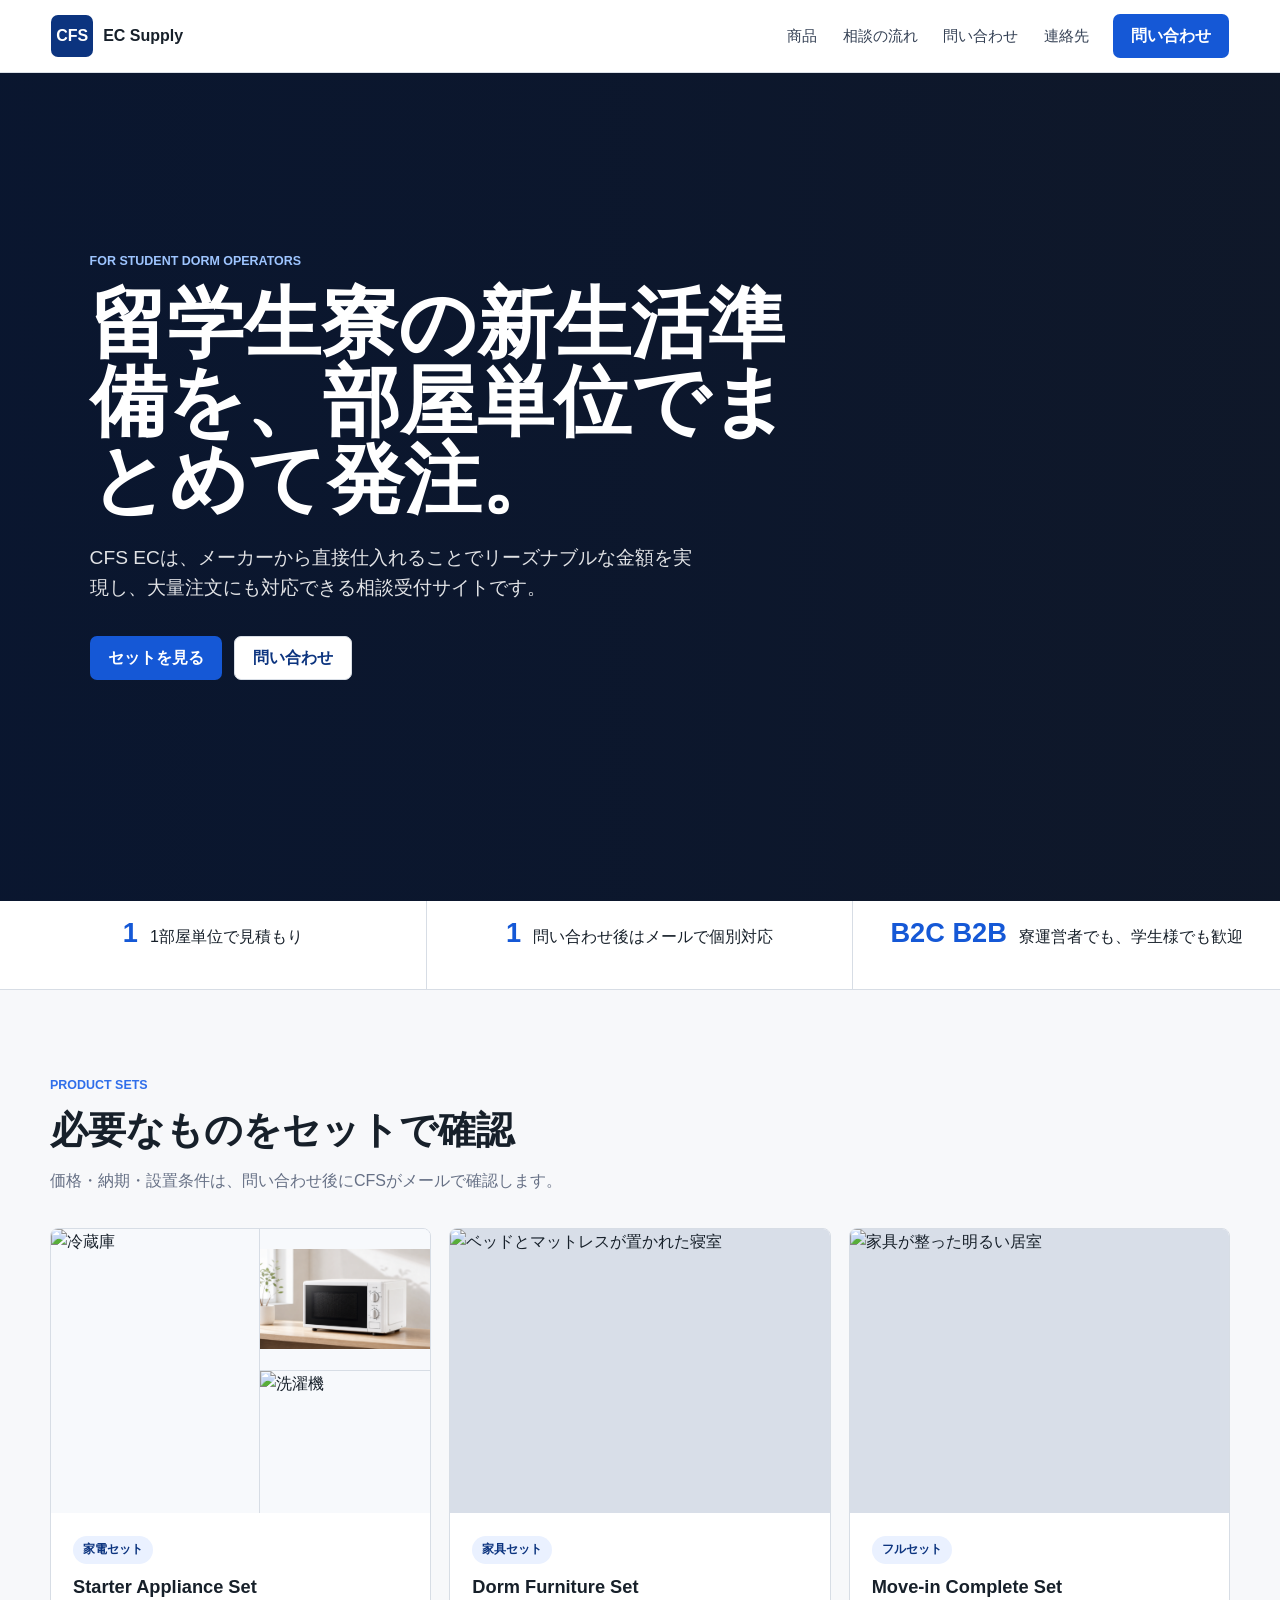
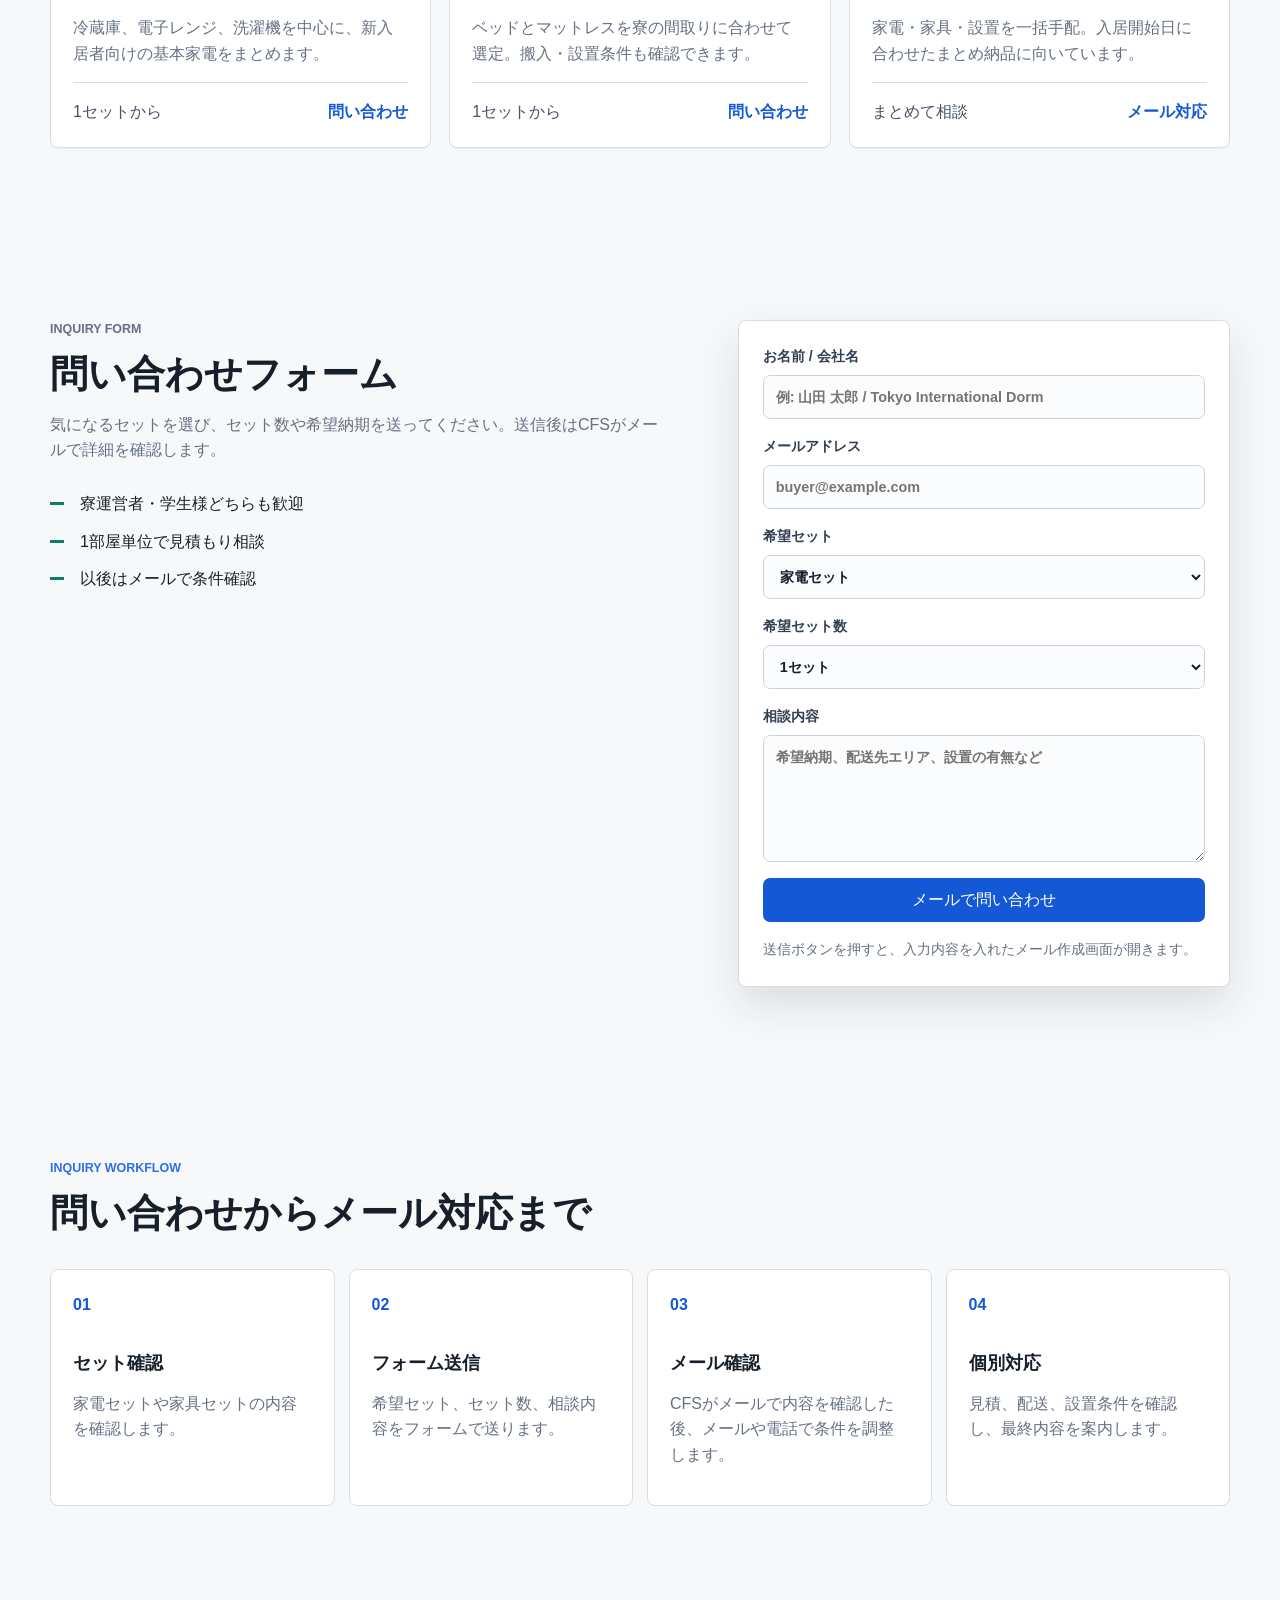
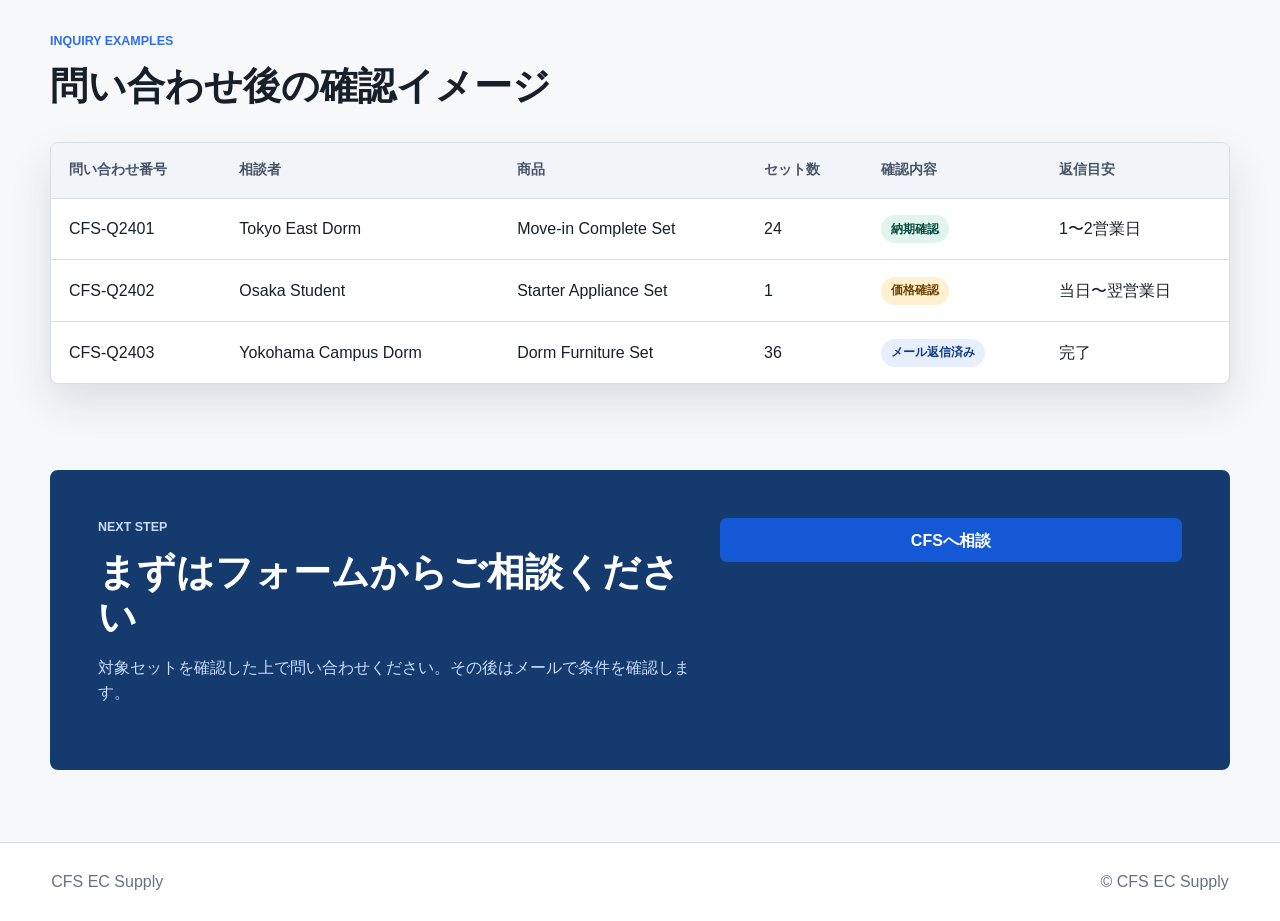
==== index.html @ 235f3cee "Publish CFS EC Supply static site" ====
<!doctype html>
<html lang="ja">
  <head>
    <meta charset="utf-8">
    <meta name="viewport" content="width=device-width, initial-scale=1">
    <title>CFS EC | 留学生寮向け 家電・家具セット</title>
    <meta
      name="description"
      content="CFS EC Supplyは、留学生寮や学生向けに家電セット・家具セットの問い合わせを受け付ける相談受付サイトです。メーカー直接仕入れで大量注文にも対応します。"
    >
    <meta name="theme-color" content="#1558d6">
    <meta property="og:title" content="CFS EC Supply | 留学生寮向け 家電・家具セット">
    <meta property="og:description" content="家電セット・家具セットを確認し、フォームから問い合わせできるCFSの相談受付サイトです。">
    <meta property="og:type" content="website">
    <meta property="og:url" content="https://ec.cfsjp.com/">
    <link rel="canonical" href="https://ec.cfsjp.com/">
    <link rel="preconnect" href="https://images.unsplash.com">
    <link rel="stylesheet" href="styles.css">
  </head>
  <body>
    <header class="site-header">
      <a class="brand" href="#top" aria-label="CFS EC home">
        <span class="brand-mark">CFS</span>
        <span class="brand-text">EC Supply</span>
      </a>
      <nav class="top-nav" aria-label="Main navigation">
        <a href="#sets">商品</a>
        <a href="#flow">相談の流れ</a>
        <a href="#buyer">問い合わせ</a>
        <a href="#contact">連絡先</a>
      </nav>
      <a class="header-action" href="#buyer">問い合わせ</a>
    </header>

    <main id="top">
      <section class="hero">
        <div class="hero-media" aria-hidden="true"></div>
        <div class="hero-content">
          <p class="eyebrow">For student dorm operators</p>
          <h1>留学生寮の新生活準備を、部屋単位でまとめて発注。</h1>
          <p class="hero-copy">
            CFS ECは、メーカーから直接仕入れることでリーズナブルな金額を実現し、大量注文にも対応できる相談受付サイトです。
          </p>
          <div class="hero-actions">
            <a class="primary-button" href="#sets">セットを見る</a>
            <a class="secondary-button" href="#buyer">問い合わせ</a>
          </div>
        </div>
      </section>

      <section class="trust-strip" aria-label="Service highlights">
        <div>
          <span class="metric">1</span>
          <span>1部屋単位で見積もり</span>
        </div>
        <div>
          <span class="metric">1</span>
          <span>問い合わせ後はメールで個別対応</span>
        </div>
        <div>
          <span class="metric">B2C B2B</span>
          <span>寮運営者でも、学生様でも歓迎</span>
        </div>
      </section>

      <section class="section" id="sets">
        <div class="section-heading">
          <p class="eyebrow">Product sets</p>
          <h2>必要なものをセットで確認</h2>
          <p>価格・納期・設置条件は、問い合わせ後にCFSがメールで確認します。</p>
        </div>

        <div class="product-grid">
          <a class="product-card product-link-card" href="appliance-set.html" aria-label="家電セットの詳細ページを見る">
            <div class="product-collage" aria-label="冷蔵庫、電子レンジ、洗濯機のセット写真">
              <img
                src="https://images.unsplash.com/photo-1571175443880-49e1d25b2bc5?auto=format&fit=crop&w=520&q=80"
                alt="冷蔵庫"
              >
            <img
                src="assets/microwave-modern.png"
                alt="電子レンジ"
              >
              <img
                src="https://images.unsplash.com/photo-1626806787461-102c1bfaaea1?auto=format&fit=crop&w=520&q=80"
                alt="洗濯機"
              >
            </div>
            <div class="product-body">
              <span class="tag">家電セット</span>
              <h3>Starter Appliance Set</h3>
              <p>冷蔵庫、電子レンジ、洗濯機を中心に、新入居者向けの基本家電をまとめます。</p>
              <div class="product-meta">
                <span>1セットから</span>
                <strong>問い合わせ</strong>
              </div>
            </div>
          </a>

          <a class="product-card product-link-card" href="furniture-set.html" aria-label="家具セットの詳細ページを見る">
            <img
              src="https://images.unsplash.com/photo-1505693416388-ac5ce068fe85?auto=format&fit=crop&w=900&q=80"
              alt="ベッドとマットレスが置かれた寝室"
            >
            <div class="product-body">
              <span class="tag">家具セット</span>
              <h3>Dorm Furniture Set</h3>
              <p>ベッドとマットレスを寮の間取りに合わせて選定。搬入・設置条件も確認できます。</p>
              <div class="product-meta">
                <span>1セットから</span>
                <strong>問い合わせ</strong>
              </div>
            </div>
          </a>

          <article class="product-card">
            <img
              src="https://images.unsplash.com/photo-1586023492125-27b2c045efd7?auto=format&fit=crop&w=900&q=80"
              alt="家具が整った明るい居室"
            >
            <div class="product-body">
              <span class="tag">フルセット</span>
              <h3>Move-in Complete Set</h3>
              <p>家電・家具・設置を一括手配。入居開始日に合わせたまとめ納品に向いています。</p>
              <div class="product-meta">
                <span>まとめて相談</span>
                <strong>メール対応</strong>
              </div>
            </div>
          </article>
        </div>
      </section>

      <section class="section split-section" id="buyer">
        <div>
          <p class="eyebrow">Inquiry form</p>
          <h2>問い合わせフォーム</h2>
          <p>
            気になるセットを選び、セット数や希望納期を送ってください。送信後はCFSがメールで詳細を確認します。
          </p>
          <ul class="check-list">
            <li>寮運営者・学生様どちらも歓迎</li>
            <li>1部屋単位で見積もり相談</li>
            <li>以後はメールで条件確認</li>
          </ul>
        </div>

        <form class="form-card inquiry-form" aria-label="問い合わせフォーム" data-product="未定">
          <label>
            お名前 / 会社名
            <input name="name" type="text" placeholder="例: 山田 太郎 / Tokyo International Dorm" required>
          </label>
          <label>
            メールアドレス
            <input name="email" type="email" placeholder="buyer@example.com" required>
          </label>
          <label>
            希望セット
            <select name="product">
              <option>家電セット</option>
              <option>家具セット</option>
              <option>フルセット</option>
              <option>まだ決まっていない</option>
            </select>
          </label>
          <label>
            希望セット数
            <select name="sets">
              <option>1セット</option>
              <option>2〜5セット</option>
              <option>6〜9セット</option>
              <option>10セット以上</option>
              <option>未定</option>
            </select>
          </label>
          <label>
            相談内容
            <textarea name="message" rows="5" placeholder="希望納期、配送先エリア、設置の有無など" required></textarea>
          </label>
          <button type="submit">メールで問い合わせ</button>
          <p class="form-note">送信ボタンを押すと、入力内容を入れたメール作成画面が開きます。</p>
        </form>
      </section>

      <section class="section" id="flow">
        <div class="section-heading">
          <p class="eyebrow">Inquiry workflow</p>
          <h2>問い合わせからメール対応まで</h2>
        </div>
        <div class="flow-grid">
          <div class="flow-step">
            <span>01</span>
            <h3>セット確認</h3>
            <p>家電セットや家具セットの内容を確認します。</p>
          </div>
          <div class="flow-step">
            <span>02</span>
            <h3>フォーム送信</h3>
            <p>希望セット、セット数、相談内容をフォームで送ります。</p>
          </div>
          <div class="flow-step">
            <span>03</span>
            <h3>メール確認</h3>
            <p>CFSがメールで内容を確認した後、メールや電話で条件を調整します。</p>
          </div>
          <div class="flow-step">
            <span>04</span>
            <h3>個別対応</h3>
            <p>見積、配送、設置条件を確認し、最終内容を案内します。</p>
          </div>
        </div>
      </section>

      <section class="section portal" id="portal">
        <div class="section-heading">
          <p class="eyebrow">Inquiry examples</p>
          <h2>問い合わせ後の確認イメージ</h2>
        </div>
        <div class="table-wrap" role="region" aria-label="Order management preview" tabindex="0">
          <table>
            <thead>
              <tr>
                <th>問い合わせ番号</th>
                <th>相談者</th>
                <th>商品</th>
                <th>セット数</th>
                <th>確認内容</th>
                <th>返信目安</th>
              </tr>
            </thead>
            <tbody>
              <tr>
                <td>CFS-Q2401</td>
                <td>Tokyo East Dorm</td>
                <td>Move-in Complete Set</td>
                <td>24</td>
                <td><span class="status preparing">納期確認</span></td>
                <td>1〜2営業日</td>
              </tr>
              <tr>
                <td>CFS-Q2402</td>
                <td>Osaka Student</td>
                <td>Starter Appliance Set</td>
                <td>1</td>
                <td><span class="status waiting">価格確認</span></td>
                <td>当日〜翌営業日</td>
              </tr>
              <tr>
                <td>CFS-Q2403</td>
                <td>Yokohama Campus Dorm</td>
                <td>Dorm Furniture Set</td>
                <td>36</td>
                <td><span class="status done">メール返信済み</span></td>
                <td>完了</td>
              </tr>
            </tbody>
          </table>
        </div>
      </section>

      <section class="contact-band" id="contact">
        <div>
          <p class="eyebrow">Next step</p>
          <h2>まずはフォームからご相談ください</h2>
          <p>対象セットを確認した上で問い合わせください。その後はメールで条件を確認します。</p>
        </div>
        <a class="primary-button" href="mailto:info@cfsjp.com">CFSへ相談</a>
      </section>
    </main>

    <footer class="site-footer">
      <span>CFS EC Supply</span>
      <span>© CFS EC Supply</span>
    </footer>

    <script src="script.js"></script>
  </body>
</html>
---- styles.css ----
:root {
  --ink: #17202a;
  --muted: #667085;
  --line: #d7dde5;
  --paper: #f7f8fa;
  --white: #ffffff;
  --blue: #1558d6;
  --blue-dark: #0c347f;
  --green: #0f7b64;
  --amber: #a66500;
  --shadow: 0 18px 42px rgba(23, 32, 42, 0.12);
}

* {
  box-sizing: border-box;
}

[hidden] {
  display: none !important;
}

html {
  scroll-behavior: smooth;
}

body {
  margin: 0;
  color: var(--ink);
  font-family: Inter, "Noto Sans JP", "Hiragino Sans", "Yu Gothic", Arial, sans-serif;
  background: var(--paper);
  line-height: 1.6;
}

a {
  color: inherit;
  text-decoration: none;
}

.site-header {
  position: sticky;
  top: 0;
  z-index: 10;
  display: flex;
  align-items: center;
  gap: 24px;
  min-height: 72px;
  padding: 14px clamp(18px, 4vw, 56px);
  background: rgba(255, 255, 255, 0.92);
  border-bottom: 1px solid rgba(215, 221, 229, 0.9);
  backdrop-filter: blur(14px);
}

.brand {
  display: inline-flex;
  align-items: center;
  gap: 10px;
  flex-shrink: 0;
  font-weight: 800;
}

.brand-mark {
  display: grid;
  place-items: center;
  width: 42px;
  height: 42px;
  color: var(--white);
  background: var(--blue-dark);
  border-radius: 7px;
  letter-spacing: 0;
}

.brand-text {
  white-space: nowrap;
}

.top-nav {
  display: flex;
  align-items: center;
  gap: clamp(12px, 2vw, 28px);
  margin-left: auto;
  color: #344054;
  font-size: 0.95rem;
}

.top-nav a {
  padding: 8px 0;
}

.header-action,
.primary-button,
.secondary-button,
.form-card button {
  display: inline-flex;
  align-items: center;
  justify-content: center;
  min-height: 44px;
  padding: 0 18px;
  border-radius: 7px;
  font-weight: 700;
}

.header-action,
.primary-button,
.form-card button {
  color: var(--white);
  background: var(--blue);
  border: 0;
}

.secondary-button {
  color: var(--blue-dark);
  background: var(--white);
  border: 1px solid var(--line);
}

.hero {
  position: relative;
  display: grid;
  min-height: calc(100vh - 72px);
  overflow: hidden;
  background: #101828;
}

.hero-media {
  position: absolute;
  inset: 0;
  background:
    linear-gradient(90deg, rgba(9, 22, 48, 0.88) 0%, rgba(9, 22, 48, 0.62) 46%, rgba(9, 22, 48, 0.14) 100%),
    url("https://images.unsplash.com/photo-1522708323590-d24dbb6b0267?auto=format&fit=crop&w=1800&q=85") center / cover;
}

.hero-content {
  position: relative;
  width: min(760px, calc(100% - 36px));
  align-self: center;
  margin-left: clamp(18px, 7vw, 92px);
  padding: 86px 0 128px;
  color: var(--white);
}

.eyebrow {
  margin: 0 0 12px;
  color: #2f6eea;
  font-size: 0.78rem;
  font-weight: 800;
  letter-spacing: 0;
  text-transform: uppercase;
}

.hero .eyebrow {
  color: #9ec5ff;
}

h1,
h2,
h3,
p {
  overflow-wrap: anywhere;
}

h1 {
  max-width: 740px;
  margin: 0;
  font-size: clamp(2.5rem, 6vw, 5.8rem);
  line-height: 1.02;
  letter-spacing: 0;
}

h2 {
  margin: 0;
  font-size: clamp(1.85rem, 3vw, 3rem);
  line-height: 1.15;
  letter-spacing: 0;
}

h3 {
  margin: 0;
  font-size: 1.14rem;
  line-height: 1.25;
}

.hero-copy {
  max-width: 620px;
  margin: 24px 0 0;
  color: rgba(255, 255, 255, 0.88);
  font-size: clamp(1rem, 2vw, 1.2rem);
}

.hero-actions {
  display: flex;
  flex-wrap: wrap;
  gap: 12px;
  margin-top: 32px;
}

.trust-strip {
  display: grid;
  grid-template-columns: repeat(3, 1fr);
  border-bottom: 1px solid var(--line);
  background: var(--white);
}

.trust-strip div {
  display: flex;
  align-items: baseline;
  justify-content: center;
  gap: 12px;
  min-height: 88px;
  padding: 18px;
  border-right: 1px solid var(--line);
}

.trust-strip span:last-child {
  max-width: 520px;
}

.trust-strip div:last-child {
  border-right: 0;
}

.metric {
  color: var(--blue);
  font-size: 1.7rem;
  font-weight: 900;
  line-height: 1.05;
  white-space: nowrap;
}

.section {
  width: min(1180px, calc(100% - 36px));
  margin: 0 auto;
  padding: 86px 0;
}

.section-heading {
  max-width: 700px;
  margin-bottom: 34px;
}

.section-heading p:last-child,
.split-section > div > p,
.contact-band p {
  color: var(--muted);
}

.product-grid {
  display: grid;
  grid-template-columns: repeat(3, minmax(0, 1fr));
  gap: 18px;
}

.product-card {
  overflow: hidden;
  background: var(--white);
  border: 1px solid var(--line);
  border-radius: 8px;
  box-shadow: 0 1px 0 rgba(23, 32, 42, 0.04);
}

.product-card img {
  display: block;
  width: 100%;
  aspect-ratio: 4 / 3;
  object-fit: cover;
  background: #d8dee8;
}

.product-collage {
  display: grid;
  grid-template-columns: 1.1fr 0.9fr;
  grid-template-rows: 1fr 1fr;
  width: 100%;
  aspect-ratio: 4 / 3;
  overflow: hidden;
  background: #eef2f7;
}

.product-collage img {
  width: 100%;
  height: 100%;
  aspect-ratio: auto;
  object-fit: contain;
  background: #f7f9fc;
  border: 0;
}

.product-collage img:first-child {
  grid-row: 1 / span 2;
  border-right: 1px solid var(--line);
}

.product-collage img:nth-child(2) {
  border-bottom: 1px solid var(--line);
}

.product-body {
  padding: 22px;
}

.tag,
.status {
  display: inline-flex;
  align-items: center;
  min-height: 28px;
  padding: 0 10px;
  border-radius: 999px;
  font-size: 0.78rem;
  font-weight: 800;
}

.tag {
  margin-bottom: 12px;
  color: var(--blue-dark);
  background: #eaf1ff;
}

.product-body p {
  color: var(--muted);
}

.product-meta {
  display: flex;
  justify-content: space-between;
  gap: 16px;
  padding-top: 16px;
  border-top: 1px solid var(--line);
  color: #475467;
}

.product-meta strong {
  color: var(--blue);
}

.split-section {
  display: grid;
  grid-template-columns: minmax(0, 0.95fr) minmax(320px, 0.75fr);
  gap: clamp(28px, 5vw, 72px);
  align-items: start;
}

.check-list {
  display: grid;
  gap: 12px;
  padding: 0;
  margin: 28px 0 0;
  list-style: none;
}

.check-list li {
  padding-left: 30px;
  background: linear-gradient(var(--green), var(--green)) 0 0.68em / 14px 3px no-repeat;
}

.form-card {
  display: grid;
  gap: 16px;
  padding: 24px;
  background: var(--white);
  border: 1px solid var(--line);
  border-radius: 8px;
  box-shadow: var(--shadow);
}

.form-card label {
  display: grid;
  gap: 7px;
  color: #344054;
  font-size: 0.9rem;
  font-weight: 700;
}

.form-card input,
.form-card select,
.form-card textarea {
  width: 100%;
  padding: 0 12px;
  color: var(--ink);
  background: #fbfcfd;
  border: 1px solid #cbd3dd;
  border-radius: 7px;
  font: inherit;
}

.form-card input,
.form-card select {
  height: 44px;
}

.form-card textarea {
  min-height: 118px;
  padding-top: 10px;
  resize: vertical;
}

.form-card button {
  cursor: pointer;
  font: inherit;
}

.form-note {
  min-height: 24px;
  margin: 0;
  color: var(--muted);
  font-size: 0.9rem;
}

.flow-grid {
  display: grid;
  grid-template-columns: repeat(4, minmax(0, 1fr));
  gap: 14px;
}

.flow-step {
  min-height: 212px;
  padding: 22px;
  background: var(--white);
  border: 1px solid var(--line);
  border-radius: 8px;
}

.flow-step span {
  display: block;
  margin-bottom: 34px;
  color: var(--blue);
  font-weight: 900;
}

.flow-step p {
  color: var(--muted);
}

.portal {
  padding-top: 40px;
}

.table-wrap {
  overflow-x: auto;
  background: var(--white);
  border: 1px solid var(--line);
  border-radius: 8px;
  box-shadow: var(--shadow);
}

table {
  width: 100%;
  min-width: 780px;
  border-collapse: collapse;
}

th,
td {
  padding: 16px 18px;
  text-align: left;
  border-bottom: 1px solid var(--line);
}

th {
  color: #475467;
  background: #f1f4f8;
  font-size: 0.86rem;
}

tbody tr:last-child td {
  border-bottom: 0;
}

.status.preparing {
  color: #084b3e;
  background: #dff5ee;
}

.status.waiting {
  color: #704400;
  background: #fff0cf;
}

.status.done {
  color: #123d83;
  background: #e7efff;
}

.contact-band {
  display: grid;
  grid-template-columns: minmax(0, 0.75fr) minmax(340px, 0.58fr);
  align-items: start;
  gap: 24px;
  width: min(1180px, calc(100% - 36px));
  margin: 0 auto 72px;
  padding: clamp(26px, 5vw, 48px);
  color: var(--white);
  background: #143a6e;
  border-radius: 8px;
}

.contact-band .eyebrow,
.contact-band p {
  color: #c9ddff;
}

.contact-band h2 {
  color: var(--white);
}

.contact-band .form-card {
  box-shadow: none;
}

.compact-inquiry-form {
  width: 100%;
}

.site-footer {
  display: flex;
  justify-content: space-between;
  gap: 16px;
  padding: 26px clamp(18px, 4vw, 56px);
  color: #667085;
  background: var(--white);
  border-top: 1px solid var(--line);
}

.product-link-card {
  display: block;
  transition: transform 180ms ease, box-shadow 180ms ease, border-color 180ms ease;
}

.product-link-card:hover {
  transform: translateY(-3px);
  border-color: #9db7ea;
  box-shadow: var(--shadow);
}

.detail-hero {
  width: min(1180px, calc(100% - 36px));
  margin: 0 auto;
  padding: 36px 0 74px;
}

.detail-breadcrumb {
  display: flex;
  flex-wrap: wrap;
  gap: 8px;
  margin-bottom: 22px;
  color: var(--muted);
  font-size: 0.94rem;
}

.detail-breadcrumb a {
  color: var(--blue);
  font-weight: 700;
}

.detail-layout {
  display: grid;
  grid-template-columns: minmax(0, 1.1fr) minmax(340px, 0.72fr);
  gap: 28px;
  align-items: start;
}

.gallery-panel,
.purchase-panel,
.spec-panel,
.description-panel {
  background: var(--white);
  border: 1px solid var(--line);
  border-radius: 8px;
  box-shadow: 0 1px 0 rgba(23, 32, 42, 0.04);
}

.gallery-panel {
  padding: 14px;
}

.main-product-image {
  display: block;
  width: 100%;
  aspect-ratio: 16 / 10;
  object-fit: contain;
  background: #f4f7fb;
  border-radius: 7px;
}

.thumbnail-row {
  display: grid;
  grid-template-columns: repeat(4, minmax(0, 1fr));
  gap: 10px;
  margin-top: 12px;
}

.thumb-button {
  padding: 0;
  overflow: hidden;
  cursor: pointer;
  background: #eef2f7;
  border: 2px solid transparent;
  border-radius: 7px;
}

.thumb-button.active {
  border-color: var(--blue);
}

.thumb-button img {
  display: block;
  width: 100%;
  aspect-ratio: 4 / 3;
  object-fit: contain;
  background: #f7f9fc;
}

.purchase-panel {
  position: sticky;
  top: 96px;
  padding: clamp(22px, 3vw, 32px);
}

.purchase-panel h1 {
  color: var(--ink);
  font-size: clamp(2rem, 4vw, 3.6rem);
}

.detail-lead {
  color: var(--muted);
  font-size: 1.02rem;
}

.price-box {
  display: grid;
  gap: 7px;
  margin: 24px 0;
  padding: 20px;
  background: #f1f6ff;
  border: 1px solid #cfe0ff;
  border-radius: 8px;
}

.price-box span,
.price-box small {
  color: var(--muted);
}

.price-box strong {
  color: var(--blue-dark);
  font-size: clamp(1.45rem, 3vw, 2.15rem);
  line-height: 1.15;
}

.detail-actions {
  display: flex;
  flex-wrap: wrap;
  gap: 12px;
}

.detail-content {
  display: grid;
  grid-template-columns: minmax(0, 1fr) minmax(280px, 0.36fr);
  gap: 24px;
  padding-top: 0;
}

.detail-main {
  display: grid;
  gap: 24px;
}

.included-grid {
  display: grid;
  grid-template-columns: repeat(2, minmax(0, 1fr));
  gap: 14px;
}

.included-grid div {
  min-height: 146px;
  padding: 20px;
  background: var(--white);
  border: 1px solid var(--line);
  border-radius: 8px;
}

.included-grid p,
.description-panel p {
  color: var(--muted);
}

.description-panel,
.spec-panel {
  padding: 22px;
}

.spec-panel h2,
.description-panel h2 {
  margin: 0 0 16px;
  font-size: 1.28rem;
}

.spec-panel dl {
  display: grid;
  gap: 14px;
  margin: 0;
}

.spec-panel dl div {
  display: grid;
  gap: 3px;
  padding-bottom: 14px;
  border-bottom: 1px solid var(--line);
}

.spec-panel dl div:last-child {
  padding-bottom: 0;
  border-bottom: 0;
}

.spec-panel dt {
  color: var(--muted);
  font-size: 0.84rem;
  font-weight: 800;
}

.spec-panel dd {
  margin: 0;
  font-weight: 700;
}

.login-page {
  min-height: 100vh;
  background:
    linear-gradient(90deg, rgba(9, 22, 48, 0.82), rgba(9, 22, 48, 0.48)),
    url("https://images.unsplash.com/photo-1522708323590-d24dbb6b0267?auto=format&fit=crop&w=1800&q=85") center / cover;
}

.login-shell {
  display: grid;
  place-items: center;
  min-height: 100vh;
  padding: 28px;
}

.login-brand {
  position: fixed;
  top: 24px;
  left: 28px;
  color: var(--white);
}

.login-card {
  width: min(520px, 100%);
  padding: clamp(24px, 4vw, 38px);
  background: rgba(255, 255, 255, 0.96);
  border: 1px solid rgba(255, 255, 255, 0.64);
  border-radius: 8px;
  box-shadow: var(--shadow);
}

.login-card h1 {
  color: var(--ink);
  font-size: clamp(2rem, 4vw, 3rem);
}

.login-card > p {
  color: var(--muted);
}

.login-form {
  margin-top: 24px;
  box-shadow: none;
}

.login-back-link {
  display: inline-flex;
  margin-top: 18px;
  color: var(--blue);
  font-weight: 800;
}

@media (max-width: 900px) {
  .site-header {
    flex-wrap: wrap;
    gap: 12px;
  }

  .top-nav {
    order: 3;
    width: 100%;
    overflow-x: auto;
    margin-left: 0;
    padding-bottom: 2px;
  }

  .header-action {
    margin-left: auto;
  }

  .hero {
    min-height: 720px;
  }

  .hero-media {
    background:
      linear-gradient(180deg, rgba(9, 22, 48, 0.82) 0%, rgba(9, 22, 48, 0.74) 60%, rgba(9, 22, 48, 0.28) 100%),
      url("https://images.unsplash.com/photo-1522708323590-d24dbb6b0267?auto=format&fit=crop&w=1200&q=85") center / cover;
  }

  .hero-content {
    align-self: start;
    margin: 0 auto;
    padding-top: 84px;
  }

  .trust-strip,
  .product-grid,
  .split-section,
  .flow-grid,
  .detail-layout,
  .detail-content {
    grid-template-columns: 1fr;
  }

  .purchase-panel {
    position: static;
  }

  .trust-strip div {
    justify-content: flex-start;
    border-right: 0;
    border-bottom: 1px solid var(--line);
  }

  .contact-band,
  .site-footer {
    align-items: flex-start;
  }

  .contact-band {
    grid-template-columns: 1fr;
  }
}

@media (max-width: 520px) {
  .site-header {
    min-height: 64px;
  }

  .brand-mark {
    width: 38px;
    height: 38px;
  }

  .header-action {
    width: 100%;
  }

  .section {
    padding: 64px 0;
  }

  .hero {
    min-height: 690px;
  }

  .hero-actions a {
    width: 100%;
  }

  .product-body,
  .form-card,
  .flow-step,
  .purchase-panel,
  .description-panel,
  .spec-panel {
    padding: 18px;
  }

  .thumbnail-row,
  .included-grid {
    grid-template-columns: 1fr 1fr;
  }
}
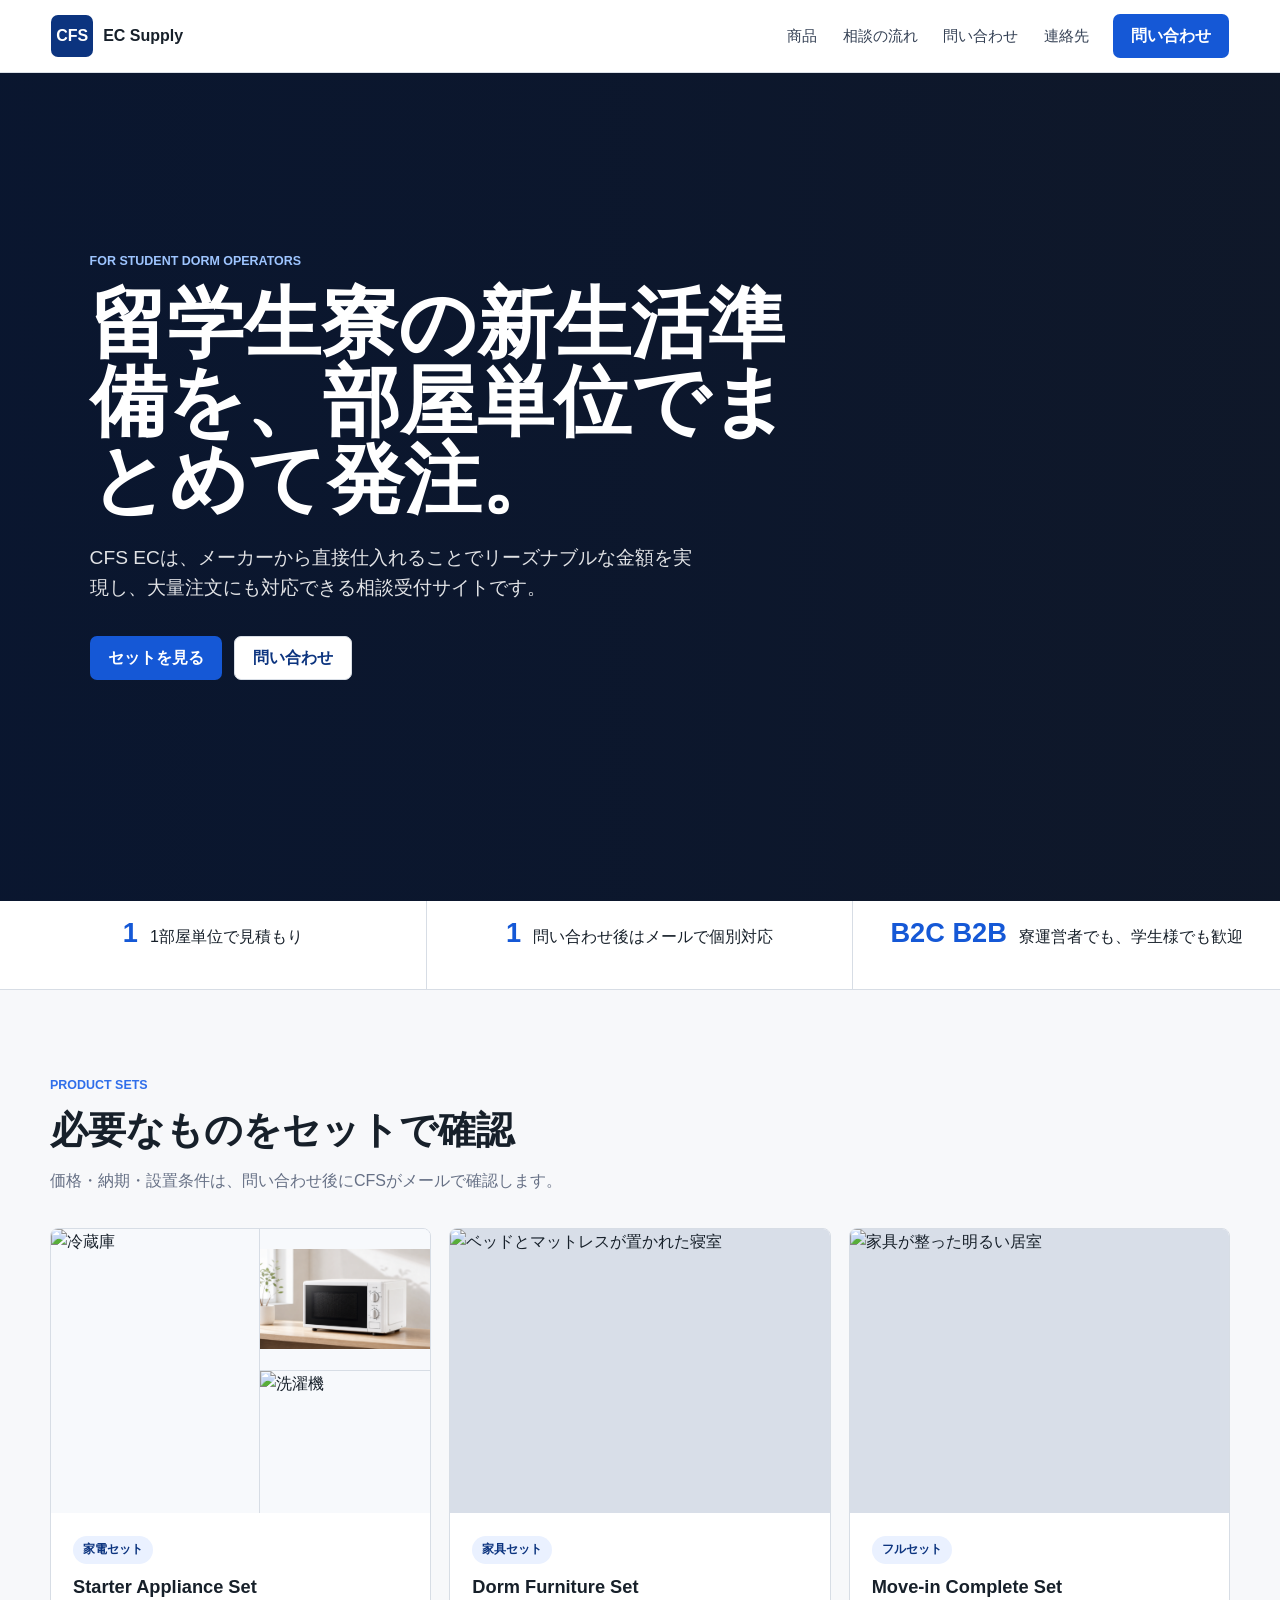
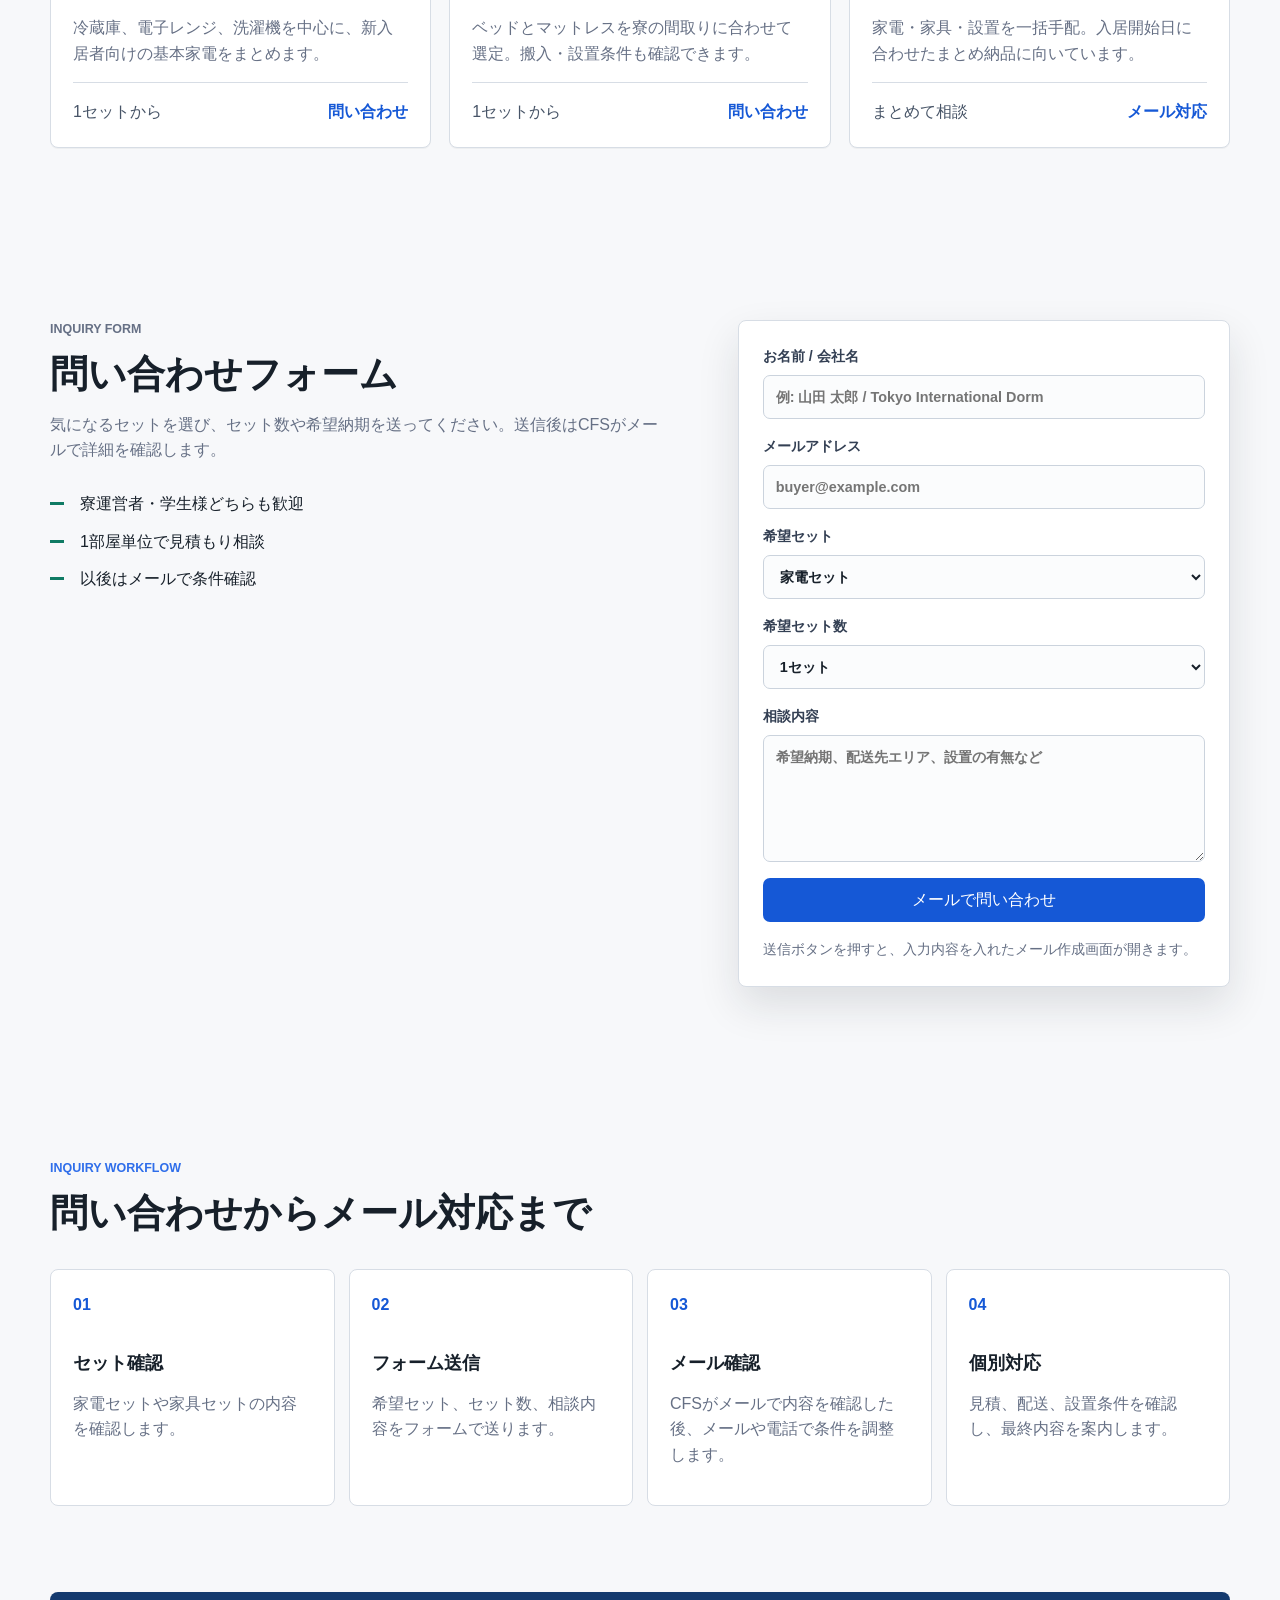
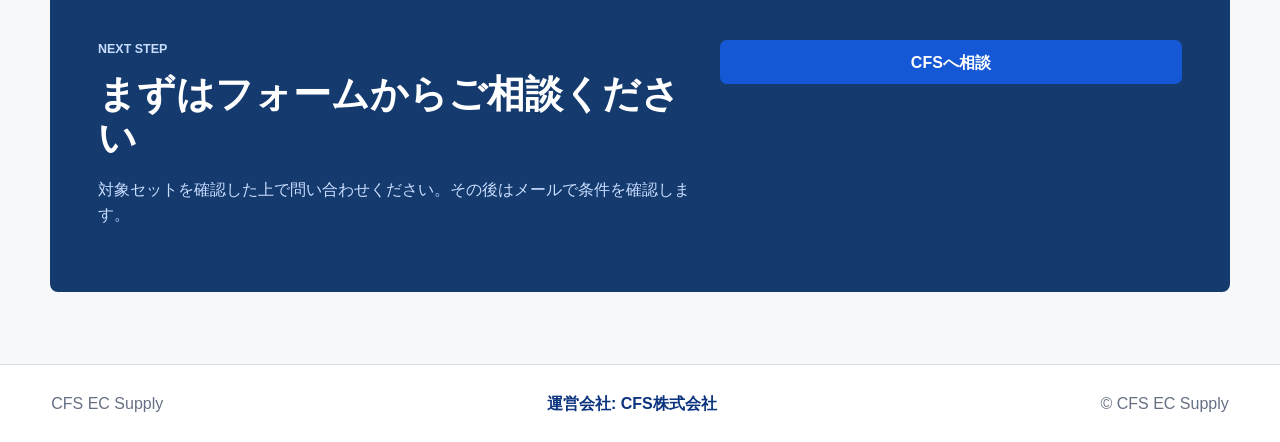
==== commit dc1b8db1: "Add company footer link and remove inquiry examples" ====
--- a/index.html
+++ b/index.html
@@ -211,53 +211,6 @@
         </div>
       </section>
 
-      <section class="section portal" id="portal">
-        <div class="section-heading">
-          <p class="eyebrow">Inquiry examples</p>
-          <h2>問い合わせ後の確認イメージ</h2>
-        </div>
-        <div class="table-wrap" role="region" aria-label="Order management preview" tabindex="0">
-          <table>
-            <thead>
-              <tr>
-                <th>問い合わせ番号</th>
-                <th>相談者</th>
-                <th>商品</th>
-                <th>セット数</th>
-                <th>確認内容</th>
-                <th>返信目安</th>
-              </tr>
-            </thead>
-            <tbody>
-              <tr>
-                <td>CFS-Q2401</td>
-                <td>Tokyo East Dorm</td>
-                <td>Move-in Complete Set</td>
-                <td>24</td>
-                <td><span class="status preparing">納期確認</span></td>
-                <td>1〜2営業日</td>
-              </tr>
-              <tr>
-                <td>CFS-Q2402</td>
-                <td>Osaka Student</td>
-                <td>Starter Appliance Set</td>
-                <td>1</td>
-                <td><span class="status waiting">価格確認</span></td>
-                <td>当日〜翌営業日</td>
-              </tr>
-              <tr>
-                <td>CFS-Q2403</td>
-                <td>Yokohama Campus Dorm</td>
-                <td>Dorm Furniture Set</td>
-                <td>36</td>
-                <td><span class="status done">メール返信済み</span></td>
-                <td>完了</td>
-              </tr>
-            </tbody>
-          </table>
-        </div>
-      </section>
-
       <section class="contact-band" id="contact">
         <div>
           <p class="eyebrow">Next step</p>
@@ -270,6 +223,7 @@
 
     <footer class="site-footer">
       <span>CFS EC Supply</span>
+      <a href="https://www.cfsjp.com/" target="_blank" rel="noopener">運営会社: CFS株式会社</a>
       <span>© CFS EC Supply</span>
     </footer>
 
--- a/styles.css
+++ b/styles.css
@@ -511,12 +511,19 @@
 
 .site-footer {
   display: flex;
+  flex-wrap: wrap;
   justify-content: space-between;
+  align-items: center;
   gap: 16px;
   padding: 26px clamp(18px, 4vw, 56px);
   color: #667085;
   background: var(--white);
   border-top: 1px solid var(--line);
+}
+
+.site-footer a {
+  color: var(--blue-dark);
+  font-weight: 700;
 }
 
 .product-link-card {
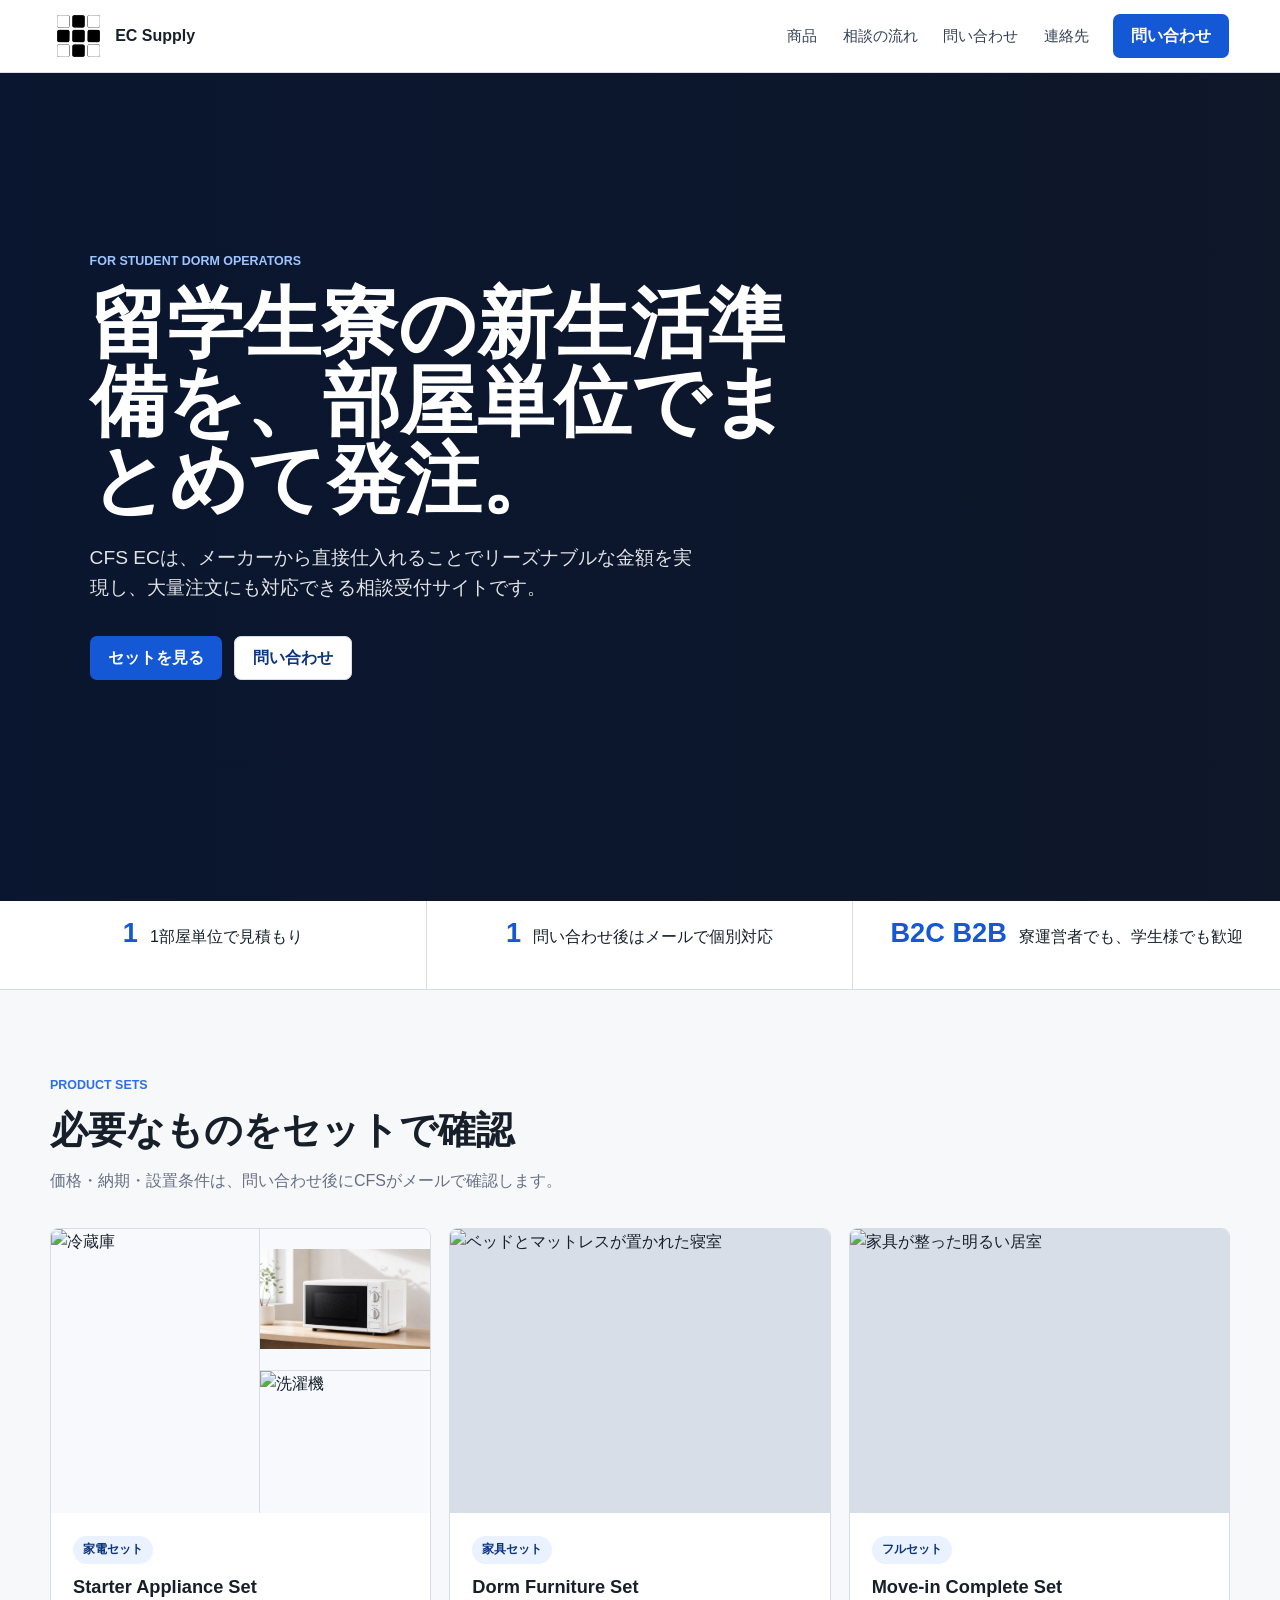
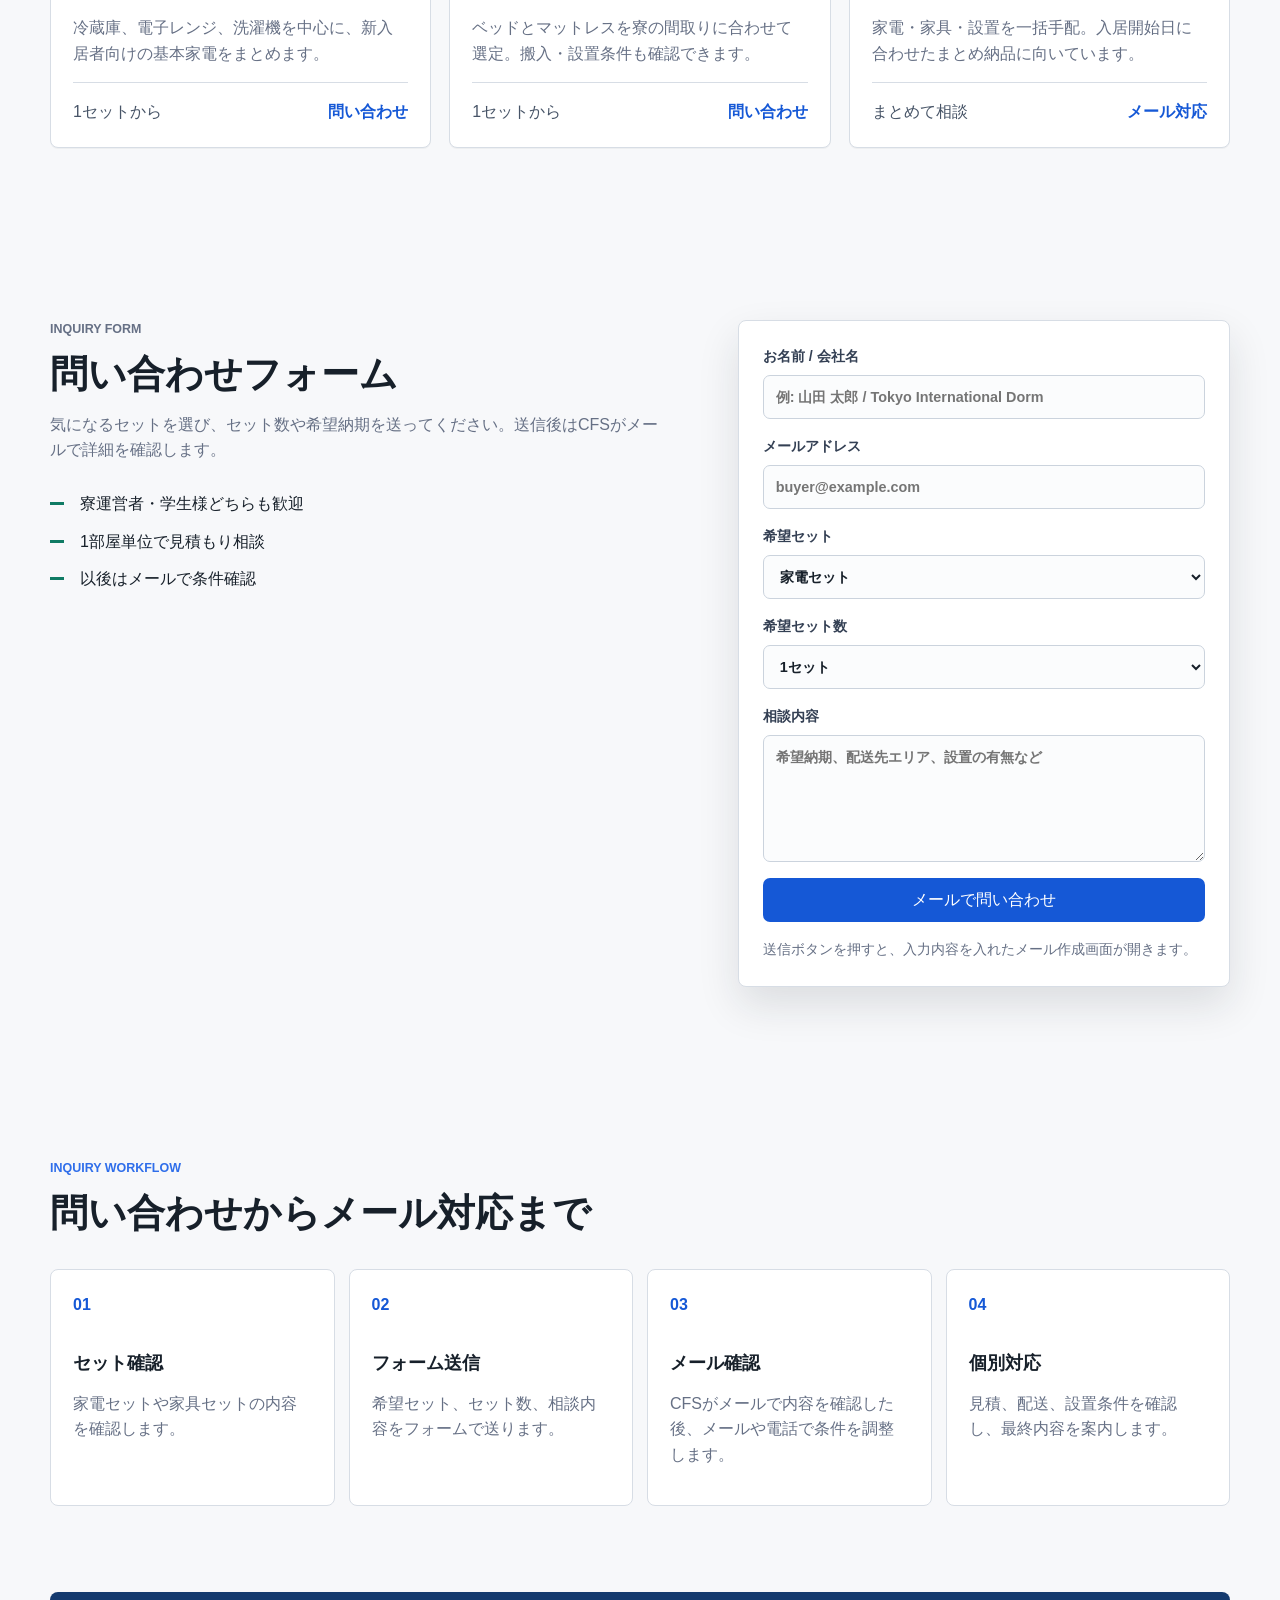
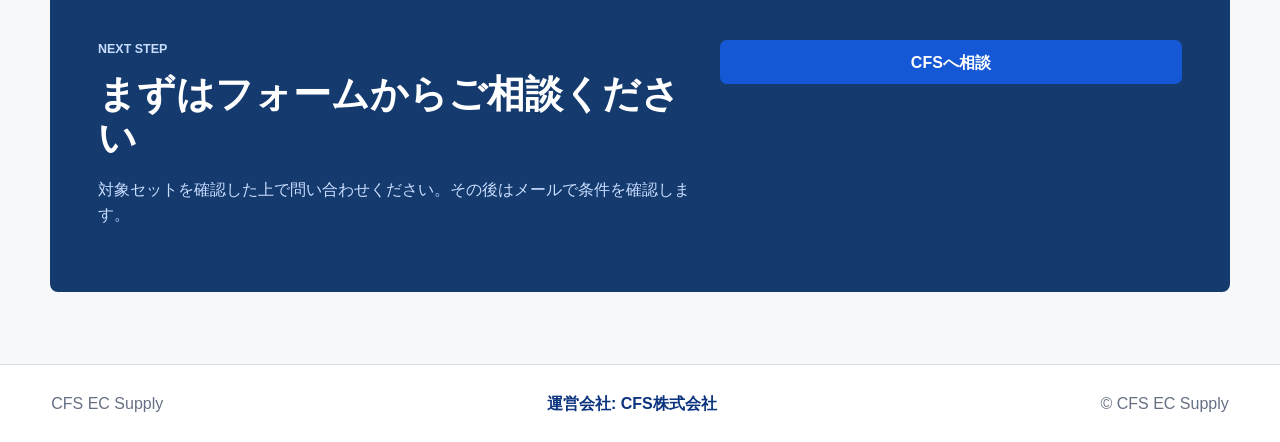
==== commit 7968cf06: "Replace header logo with CFS brand image" ====
--- a/index.html
+++ b/index.html
@@ -20,7 +20,9 @@
   <body>
     <header class="site-header">
       <a class="brand" href="#top" aria-label="CFS EC home">
-        <span class="brand-mark">CFS</span>
+        <span class="brand-mark">
+          <img src="assets/cfs-logo-black.png" alt="CFS">
+        </span>
         <span class="brand-text">EC Supply</span>
       </a>
       <nav class="top-nav" aria-label="Main navigation">
--- a/styles.css
+++ b/styles.css
@@ -59,14 +59,20 @@
 }
 
 .brand-mark {
+  --brand-logo-size: 42px;
   display: grid;
   place-items: center;
-  width: 42px;
+  width: 54px;
   height: 42px;
-  color: var(--white);
-  background: var(--blue-dark);
-  border-radius: 7px;
-  letter-spacing: 0;
+  overflow: hidden;
+}
+
+.brand .brand-mark img {
+  display: block;
+  width: auto;
+  height: var(--brand-logo-size);
+  max-width: 100%;
+  object-fit: contain;
 }
 
 .brand-text {
@@ -849,6 +855,7 @@
   }
 
   .brand-mark {
+    --brand-logo-size: 38px;
     width: 38px;
     height: 38px;
   }
